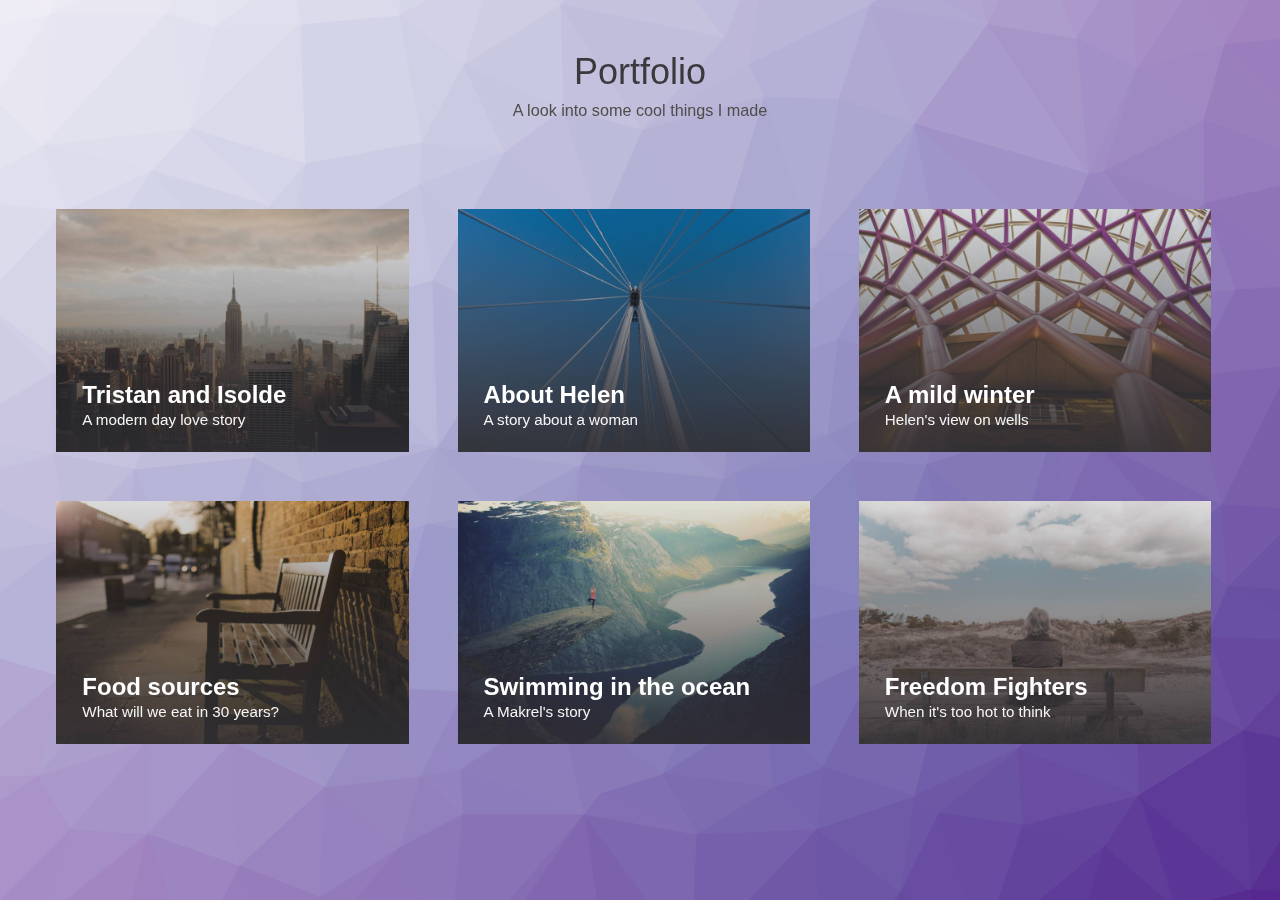
==== index4.html @ e37db1a0 "Large commit" ====
<!DOCTYPE html>
<html lang="en" class="no-js">

<head>
    <meta charset="UTF-8" />
    <meta http-equiv="X-UA-Compatible" content="IE=edge">
    <meta name="viewport" content="width=device-width, initial-scale=1">
    <title>Portfolio</title>
    <meta name="description" content="Card Expansion Effect with SVG clipPath" />
    <meta name="keywords" content="clipPath, svg, effect, layout, expansion, images, grid, polygon" />
    <meta name="author" content="Claudio Calautti for Codrops" />
    <link rel="shortcut icon" href="favicon.ico">
    <link rel="stylesheet" type="text/css" href="css/normalize.css" />
    <link rel="stylesheet" type="text/css" href="fonts/font-awesome-4.3.0/css/font-awesome.min.css" />
    <link rel="stylesheet" type="text/css" href="css/demo.css" />
    <link rel="stylesheet" type="text/css" href="css/card-4.css" />
    <link rel="stylesheet" type="text/css" href="css/pattern-4.css" />
    <!--[if IE]>
      <script src="http://html5shiv.googlecode.com/svn/trunk/html5.js"></script>
    <![endif]-->
    <script>
    if (navigator.userAgent.toLowerCase().indexOf('firefox') > -1) {
        var root = document.getElementsByTagName('html')[0];
        root.setAttribute('class', 'ff');
    };
    </script>
</head>

<body class="demo-4">

    <div class="container">
        <header class="codrops-header">
            <!--div class="codrops-links">
                <a class="codrops-icon codrops-icon--prev" href="http://tympanus.net/Development/ColorExtraction/" title="Previous Demo"><span>Previous Demo</span></a>
                <a class="codrops-icon codrops-icon--drop" href="http://tympanus.net/codrops/?p=24222" title="Back to the article"><span>Back to the Codrops article</span></a>
            </div-->
            <h1>Portfolio <span>A look into some cool things I made</span></h1>
        </header>
        <div class="content">
            <!-- trianglify pattern container -->
            <div class="pattern pattern--hidden"></div>
            <!-- cards -->
            <div class="wrapper">
                <div class="card">
                    <div class="card__container card__container--closed">
                        <svg class="card__image" xmlns="http://www.w3.org/2000/svg" xmlns:xlink="http://www.w3.org/1999/xlink" viewBox="0 0 1920 1200" preserveAspectRatio="xMidYMid slice">
                            <defs>
                                <clipPath id="clipPath1">
                                    <polygon class="clip" points="0,1200 0,0 1920,0 1920,1200"></polygon>
                                </clipPath>
                            </defs>
                            <image clip-path="url(#clipPath1)" width="1920" height="1200" xlink:href="img/g.jpg"></image>
                        </svg>
                        <div class="card__content">
							<i class="card__btn-close fa fa-times"></i>
							<div class="card__caption">
								<h2 class="card__title">Tristan and Isolde</h2>
								<p class="card__subtitle">A modern day love story</p>
							</div>
							<div class="card__copy">
								<div class="meta">
									<img class="meta__avatar" src="img/authors/1.png" alt="author01" />
									<span class="meta__author">Gerry Sutherland</span>
									<span class="meta__date">06/19/2015</span>
								</div>
								<p>Business model canvas bootstrapping deployment startup. In A/B testing pivot niche market alpha conversion startup down monetization partnership business-to-consumer success for investor mass market business-to-business.</p>
								<p>Release creative social proof influencer iPad crowdsource gamification learning curve network effects monetization. Gamification business plan mass market www.discoverartisans.com direct mailing ecosystem seed round sales long tail vesting period.</p>
								<p>Product management ramen bootstrapping seed round venture holy grail technology backing partner network entrepreneur beta marketing value proposition. Android stealth conversion scrum project network effects. Creative alpha long tail conversion stealth growth hacking iteration investor A/B testing prototype customer. Startup www.discoverartisans.com direct mailing launch party partnership market ramen metrics focus value proposition.</p>
								<p>Stock infrastructure seed round sales paradigm shift technology user experience focus gamification. Partnership metrics business plan stealth business-to-business. Deployment graphical user interface monetization. Twitter incubator scrum project entrepreneur branding burn rate ramen backing paradigm shift virality crowdsource.</p>
								<p>Social proof MVP ecosystem. Ramen launch party pitch deployment stealth. Vesting period MVP equity. Focus creative partnership founders iteration agile development infographic.</p>
								<p>Low hanging fruit burn rate innovator user experience niche market A/B testing creative launch party product management release. Www.discoverartisans.com influencer business model canvas user experience gamification paradigm shift startup research &amp; development iPad agile development. Strategy incubator infographic success marketing buzz A/B testing responsive web design. Traction research &amp; development pitch seed money venture niche market accelerator network effects.</p>
							</div>
						</div>
					</div>
                </div>
                <div class="card">
                    <div class="card__container card__container--closed">
                        <svg class="card__image" xmlns="http://www.w3.org/2000/svg" xmlns:xlink="http://www.w3.org/1999/xlink" viewBox="0 0 1920 1200" preserveAspectRatio="xMidYMid slice">
                            <defs>
                                <clipPath id="clipPath2">
                                    <polygon class="clip" points="0,1200 0,0 1920,0 1920,1200"></polygon>
                                </clipPath>
                            </defs>
                            <image clip-path="url(#clipPath2)" width="1920" height="1200" xlink:href="img/h.jpg"></image>
                        </svg>
                        <div class="card__content">
							<i class="card__btn-close fa fa-times"></i>
							<div class="card__caption">
								<h2 class="card__title">About Helen</h2>
								<p class="card__subtitle">A story about a woman</p>
							</div>
							<div class="card__copy">
								<div class="meta">
									<img class="meta__avatar" src="img/authors/2.png" alt="author02" />
									<span class="meta__author">Frank Posterius</span>
									<span class="meta__date">06/16/2015</span>
								</div>
								<p>Business model canvas bootstrapping deployment startup. In A/B testing pivot niche market alpha conversion startup down monetization partnership business-to-consumer success for investor mass market business-to-business.</p>
								<p>Release creative social proof influencer iPad crowdsource gamification learning curve network effects monetization. Gamification business plan mass market www.discoverartisans.com direct mailing ecosystem seed round sales long tail vesting period.</p>
								<p>Product management ramen bootstrapping seed round venture holy grail technology backing partner network entrepreneur beta marketing value proposition. Android stealth conversion scrum project network effects. Creative alpha long tail conversion stealth growth hacking iteration investor A/B testing prototype customer. Startup www.discoverartisans.com direct mailing launch party partnership market ramen metrics focus value proposition.</p>
								<p>Stock infrastructure seed round sales paradigm shift technology user experience focus gamification. Partnership metrics business plan stealth business-to-business. Deployment graphical user interface monetization. Twitter incubator scrum project entrepreneur branding burn rate ramen backing paradigm shift virality crowdsource.</p>
								<p>Social proof MVP ecosystem. Ramen launch party pitch deployment stealth. Vesting period MVP equity. Focus creative partnership founders iteration agile development infographic.</p>
								<p>Low hanging fruit burn rate innovator user experience niche market A/B testing creative launch party product management release. Www.discoverartisans.com influencer business model canvas user experience gamification paradigm shift startup research &amp; development iPad agile development. Strategy incubator infographic success marketing buzz A/B testing responsive web design. Traction research &amp; development pitch seed money venture niche market accelerator network effects.</p>
							</div>
						</div>
					</div>
                </div>
                <div class="card">
                    <div class="card__container card__container--closed">
                        <svg class="card__image" xmlns="http://www.w3.org/2000/svg" xmlns:xlink="http://www.w3.org/1999/xlink" viewBox="0 0 1920 1200" preserveAspectRatio="xMidYMid slice">
                            <defs>
                                <clipPath id="clipPath3">
                                    <polygon class="clip" points="0,1200 0,0 1920,0 1920,1200"></polygon>
                                </clipPath>
                            </defs>
                            <image clip-path="url(#clipPath3)" width="1920" height="1200" xlink:href="img/i.jpg"></image>
                        </svg>
                        <div class="card__content">
							<i class="card__btn-close fa fa-times"></i>
							<div class="card__caption">
								<h2 class="card__title">A mild winter</h2>
								<p class="card__subtitle">Helen's view on wells</p>
							</div>
							<div class="card__copy">
								<div class="meta">
									<img class="meta__avatar" src="img/authors/3.png" alt="author03" />
									<span class="meta__author">Sarah Lester</span>
									<span class="meta__date">06/16/2015</span>
								</div>
								<p>Business model canvas bootstrapping deployment startup. In A/B testing pivot niche market alpha conversion startup down monetization partnership business-to-consumer success for investor mass market business-to-business.</p>
								<p>Release creative social proof influencer iPad crowdsource gamification learning curve network effects monetization. Gamification business plan mass market www.discoverartisans.com direct mailing ecosystem seed round sales long tail vesting period.</p>
								<p>Product management ramen bootstrapping seed round venture holy grail technology backing partner network entrepreneur beta marketing value proposition. Android stealth conversion scrum project network effects. Creative alpha long tail conversion stealth growth hacking iteration investor A/B testing prototype customer. Startup www.discoverartisans.com direct mailing launch party partnership market ramen metrics focus value proposition.</p>
								<p>Stock infrastructure seed round sales paradigm shift technology user experience focus gamification. Partnership metrics business plan stealth business-to-business. Deployment graphical user interface monetization. Twitter incubator scrum project entrepreneur branding burn rate ramen backing paradigm shift virality crowdsource.</p>
								<p>Social proof MVP ecosystem. Ramen launch party pitch deployment stealth. Vesting period MVP equity. Focus creative partnership founders iteration agile development infographic.</p>
								<p>Low hanging fruit burn rate innovator user experience niche market A/B testing creative launch party product management release. Www.discoverartisans.com influencer business model canvas user experience gamification paradigm shift startup research &amp; development iPad agile development. Strategy incubator infographic success marketing buzz A/B testing responsive web design. Traction research &amp; development pitch seed money venture niche market accelerator network effects.</p>
							</div>
						</div>
					</div>
                </div>
                <div class="card">
                    <div class="card__container card__container--closed">
                        <svg class="card__image" xmlns="http://www.w3.org/2000/svg" xmlns:xlink="http://www.w3.org/1999/xlink" viewBox="0 0 1920 1200" preserveAspectRatio="xMidYMid slice">
                            <defs>
                                <clipPath id="clipPath4">
                                    <polygon class="clip" points="0,1200 0,0 1920,0 1920,1200"></polygon>
                                </clipPath>
                            </defs>
                            <image clip-path="url(#clipPath4)" width="1920" height="1200" xlink:href="img/l.jpg"></image>
                        </svg>
                        <div class="card__content">
							<i class="card__btn-close fa fa-times"></i>
							<div class="card__caption">
								<h2 class="card__title">Food sources</h2>
								<p class="card__subtitle">What will we eat in 30 years?</p>
							</div>
							<div class="card__copy">
								<div class="meta">
									<img class="meta__avatar" src="img/authors/4.png" alt="author04" />
									<span class="meta__author">Lena Bestofos</span>
									<span class="meta__date">06/14/2015</span>
								</div>
								<p>Business model canvas bootstrapping deployment startup. In A/B testing pivot niche market alpha conversion startup down monetization partnership business-to-consumer success for investor mass market business-to-business.</p>
								<p>Release creative social proof influencer iPad crowdsource gamification learning curve network effects monetization. Gamification business plan mass market www.discoverartisans.com direct mailing ecosystem seed round sales long tail vesting period.</p>
								<p>Product management ramen bootstrapping seed round venture holy grail technology backing partner network entrepreneur beta marketing value proposition. Android stealth conversion scrum project network effects. Creative alpha long tail conversion stealth growth hacking iteration investor A/B testing prototype customer. Startup www.discoverartisans.com direct mailing launch party partnership market ramen metrics focus value proposition.</p>
								<p>Stock infrastructure seed round sales paradigm shift technology user experience focus gamification. Partnership metrics business plan stealth business-to-business. Deployment graphical user interface monetization. Twitter incubator scrum project entrepreneur branding burn rate ramen backing paradigm shift virality crowdsource.</p>
								<p>Social proof MVP ecosystem. Ramen launch party pitch deployment stealth. Vesting period MVP equity. Focus creative partnership founders iteration agile development infographic.</p>
								<p>Low hanging fruit burn rate innovator user experience niche market A/B testing creative launch party product management release. Www.discoverartisans.com influencer business model canvas user experience gamification paradigm shift startup research &amp; development iPad agile development. Strategy incubator infographic success marketing buzz A/B testing responsive web design. Traction research &amp; development pitch seed money venture niche market accelerator network effects.</p>
							</div>
						</div>
					</div>
                </div>
                <div class="card">
                    <div class="card__container card__container--closed">
                        <svg class="card__image" xmlns="http://www.w3.org/2000/svg" xmlns:xlink="http://www.w3.org/1999/xlink" viewBox="0 0 1920 1200" preserveAspectRatio="xMidYMid slice">
                            <defs>
                                <clipPath id="clipPath5">
                                    <polygon class="clip" points="0,1200 0,0 1920,0 1920,1200"></polygon>
                                </clipPath>
                            </defs>
                            <image clip-path="url(#clipPath5)" width="1920" height="1200" xlink:href="img/m.jpg"></image>
                        </svg>
                        <div class="card__content">
							<i class="card__btn-close fa fa-times"></i>
							<div class="card__caption">
								<h2 class="card__title">Swimming in the ocean</h2>
								<p class="card__subtitle">A Makrel's story</p>
							</div>
							<div class="card__copy">
								<div class="meta">
									<img class="meta__avatar" src="img/authors/5.png" alt="author05" />
									<span class="meta__author">Michaela Walters</span>
									<span class="meta__date">06/11/2015</span>
								</div>
								<p>Business model canvas bootstrapping deployment startup. In A/B testing pivot niche market alpha conversion startup down monetization partnership business-to-consumer success for investor mass market business-to-business.</p>
								<p>Release creative social proof influencer iPad crowdsource gamification learning curve network effects monetization. Gamification business plan mass market www.discoverartisans.com direct mailing ecosystem seed round sales long tail vesting period.</p>
								<p>Product management ramen bootstrapping seed round venture holy grail technology backing partner network entrepreneur beta marketing value proposition. Android stealth conversion scrum project network effects. Creative alpha long tail conversion stealth growth hacking iteration investor A/B testing prototype customer. Startup www.discoverartisans.com direct mailing launch party partnership market ramen metrics focus value proposition.</p>
								<p>Stock infrastructure seed round sales paradigm shift technology user experience focus gamification. Partnership metrics business plan stealth business-to-business. Deployment graphical user interface monetization. Twitter incubator scrum project entrepreneur branding burn rate ramen backing paradigm shift virality crowdsource.</p>
								<p>Social proof MVP ecosystem. Ramen launch party pitch deployment stealth. Vesting period MVP equity. Focus creative partnership founders iteration agile development infographic.</p>
								<p>Low hanging fruit burn rate innovator user experience niche market A/B testing creative launch party product management release. Www.discoverartisans.com influencer business model canvas user experience gamification paradigm shift startup research &amp; development iPad agile development. Strategy incubator infographic success marketing buzz A/B testing responsive web design. Traction research &amp; development pitch seed money venture niche market accelerator network effects.</p>
							</div>
						</div>
					</div>
                </div>
                <div class="card">
                    <div class="card__container card__container--closed">
                        <svg class="card__image" xmlns="http://www.w3.org/2000/svg" xmlns:xlink="http://www.w3.org/1999/xlink" viewBox="0 0 1920 1200" preserveAspectRatio="xMidYMid slice">
                            <defs>
                                <clipPath id="clipPath6">
                                    <polygon class="clip" points="0,1200 0,0 1920,0 1920,1200"></polygon>
                                </clipPath>
                            </defs>
                            <image clip-path="url(#clipPath6)" width="1920" height="1200" xlink:href="img/n.jpg"></image>
                        </svg>
                        <div class="card__content">
							<i class="card__btn-close fa fa-times"></i>
							<div class="card__caption">
								<h2 class="card__title">Freedom Fighters</h2>
								<p class="card__subtitle">When it's too hot to think</p>
							</div>
							<div class="card__copy">
								<div class="meta">
									<img class="meta__avatar" src="img/authors/6.png" alt="author06" />
									<span class="meta__author">Tom Goldman</span>
									<span class="meta__date">06/10/2015</span>
								</div>
								<p>Business model canvas bootstrapping deployment startup. In A/B testing pivot niche market alpha conversion startup down monetization partnership business-to-consumer success for investor mass market business-to-business.</p>
								<p>Release creative social proof influencer iPad crowdsource gamification learning curve network effects monetization. Gamification business plan mass market www.discoverartisans.com direct mailing ecosystem seed round sales long tail vesting period.</p>
								<p>Product management ramen bootstrapping seed round venture holy grail technology backing partner network entrepreneur beta marketing value proposition. Android stealth conversion scrum project network effects. Creative alpha long tail conversion stealth growth hacking iteration investor A/B testing prototype customer. Startup www.discoverartisans.com direct mailing launch party partnership market ramen metrics focus value proposition.</p>
								<p>Stock infrastructure seed round sales paradigm shift technology user experience focus gamification. Partnership metrics business plan stealth business-to-business. Deployment graphical user interface monetization. Twitter incubator scrum project entrepreneur branding burn rate ramen backing paradigm shift virality crowdsource.</p>
								<p>Social proof MVP ecosystem. Ramen launch party pitch deployment stealth. Vesting period MVP equity. Focus creative partnership founders iteration agile development infographic.</p>
								<p>Low hanging fruit burn rate innovator user experience niche market A/B testing creative launch party product management release. Www.discoverartisans.com influencer business model canvas user experience gamification paradigm shift startup research &amp; development iPad agile development. Strategy incubator infographic success marketing buzz A/B testing responsive web design. Traction research &amp; development pitch seed money venture niche market accelerator network effects.</p>
							</div>
						</div>
					</div>
                </div>
            </div>
            <!-- /cards -->
        </div>
    </div>
    <!-- /container -->
    <!-- JS -->
    <script src="js/vendors/trianglify.min.js"></script>
    <script src="js/vendors/TweenMax.min.js"></script>
    <script src="js/vendors/ScrollToPlugin.min.js"></script>
    <script src="js/vendors/cash.min.js"></script>
    <script src="js/Card-polygon-4.js"></script>
    <script src="js/demo-4.js"></script>
</body>

</html>
---- css/demo.css ----
@font-face {
	font-family: 'codropsicons';
	font-weight: normal;
	font-style: normal;
	src: url('../fonts/codropsicons/codropsicons.eot');
	src: url('../fonts/codropsicons/codropsicons.eot?#iefix') format('embedded-opentype'), url('../fonts/codropsicons/codropsicons.woff') format('woff'), url('../fonts/codropsicons/codropsicons.ttf') format('truetype'), url('../fonts/codropsicons/codropsicons.svg#codropsicons') format('svg');
}

*,
*:after,
*:before {
	-webkit-box-sizing: border-box;
	box-sizing: border-box;
}

.clearfix:before,
.clearfix:after {
	content: '';
	display: table;
}

.clearfix:after {
	clear: both;
}

body {
	font-family: Avenir, 'Helvetica Neue', 'Lato', 'Segoe UI', Helvetica, Arial, sans-serif;
	line-height: 1.5;
	color: #3b393d;
	background: #f0f0f0;
	background-size: cover;
	-webkit-font-smoothing: antialiased;
	-moz-osx-font-smoothing: grayscale;
	overflow: hidden;
	overflow-y: scroll;
}

body.body--hidden {
	overflow: hidden;
}

body.body--hidden .codrops-header,
body.body--hidden .content--related {
	opacity: 0;
}

.codrops-header,
.content--related {
	-webkit-transition: opacity 300ms ease-in-out;
	transition: opacity 300ms ease-in-out;
}

a {
	text-decoration: none;
	color: #de6551;
	outline: none;
}

a:hover,
a:focus {
	color: #3b393d;
}

.demo-2 a {
	color: #7cc576;
}

.demo-3 {
	background: #1b1b1b;
}

.demo-4 {
	background: #acaad1;
}

.demo-4 a {
	color: #6448a0;
}

.demo-4 .codrops-header h1 span {
	color: #4f4c4c;
}

.hidden {
	position: absolute;
	overflow: hidden;
	width: 0;
	height: 0;
	pointer-events: none;
}
/* Header */

.codrops-header {
	padding: 2em 1em;
	text-align: center;
}

.codrops-header h1 {
	font-size: 2.25em;
	font-weight: 400;
	line-height: 1.2;
	margin: .5em 0 0;
}

.codrops-header h1 span {
	font-size: .45em;
	display: block;
	padding: .5em 0 1em;
	color: #999;
}
/* Top Navigation Style */

.codrops-links {
	position: relative;
	display: inline-block;
	text-align: center;
	white-space: nowrap;
}

.codrops-links::after {
	content: '';
	position: absolute;
	top: 0;
	left: 50%;
	width: 2px;
	height: 100%;
	margin-left: -1px;
	background: #ddd;
	-webkit-transform: rotate3d(0, 0, 1, 22.5deg);
	transform: rotate3d(0, 0, 1, 22.5deg);
}

.codrops-icon {
	display: inline-block;
	width: 1.5em;
	margin: .5em;
	padding: 0em 0;
	text-decoration: none;
}

.codrops-icon span {
	display: none;
}

.codrops-icon:before {
	font-family: 'codropsicons';
	font-weight: normal;
	font-style: normal;
	font-variant: normal;
	line-height: 1;
	margin: 0 5px;
	text-transform: none;
	-webkit-font-smoothing: antialiased;

	speak: none;
}

.codrops-icon--drop:before {
	content: '\e001';
}

.codrops-icon--prev:before {
	content: '\e004';
}
/* Demo links */

.codrops-demos {
	margin: 2em 0 0;
}

.codrops-demos a {
	display: inline-block;
	margin: 0 .5em;
}

.codrops-demos a.current-demo {
	font-weight: bold;
	color: #3b393d;
}
/* Content */

.content {
	padding: 1em 0 4em;
}
/* Related demos */

.content--related {
	font-weight: bold;
	text-align: center;
}

.media-item {
	display: inline-block;
	padding: 1em;
	vertical-align: top;
	-webkit-transition: color .3s;
	transition: color .3s;
}

.media-item__img {
	max-width: 100%;
	opacity: .3;
	-webkit-transition: opacity .3s;
	transition: opacity .3s;
}

.media-item:hover .media-item__img,
.media-item:focus .media-item__img {
	opacity: 1;
}

.media-item__title {
	font-size: 1em;
	margin: 0;
	padding: .5em;
}

/* cards wrapper and close btn */

.wrapper {
	overflow: auto;
	width: 95%;
	max-width: 1366px;
	margin: 0 auto;
}

@media screen and (max-width: 50em) {
	.codrops-header {
		padding: 3em 10% 4em;
	}
}

@media screen and (max-width: 40em) {
	.codrops-header h1 {
		font-size: 2.4em;
		line-height: 1.2;
	}
}
---- css/card-4.css ----
/* CARD */

.card {
	position: relative;
	float: left;
	width: 29%;
	height: 0;
	margin: 2%;
	padding-bottom: 20%;
}

.card__container {
	position: fixed;
	top: 0;
	left: 0;
	overflow-x: hidden;
	overflow-y: auto;
	width: 100%;
	height: 100%;
	-webkit-overflow-scrolling: touch;
}

.card__container--closed {
	position: absolute;
	overflow: hidden;
}

.card__image {
	position: absolute;
	top: 0;
	left: 0;
	display: block;
	width: 100%;
	height: 100%;
}

.card__container--closed .card__image {
	position: relative;
	cursor: pointer;
}
/* Fix IE */

.card__container--fix-image .card__image {
	position: fixed;
}

.card__content {
	position: relative;
	width: 100%;
	max-width: 800px;
	height: auto;
	margin: 400px auto 60px;
	padding: 30px 40px 22px;
	background: #fff;
}

.card__container--closed .card__content {
	margin-top: 0;
	padding: 0 16px;
	pointer-events: none;
	background: transparent;
}

.card__caption {
	font-size: 2em;
	max-width: 800px;
	margin: 0 auto;
	padding: 35px 30px 0px;
}

.card__container--closed .card__caption {
	font-size: 1em;
	max-width: auto;
	padding: 10px 10px 25px;
	-webkit-transform: translateY(-100%);
	-ms-transform: translateY(-100%);
	transform: translateY(-100%);
}

.card__title {
	font-size: 1.5em;
	line-height: 1;
	margin: 5px 0 0 0;
	color: #3b393d;
}

.card__container--closed .card__title {
	color: #fff;
}

.card__subtitle {
	font-size: .95em;
	line-height: 1;
	margin: 5px 0 0;
	color: #777778;
}

.card__container--closed .card__subtitle {
	color: #f5f5f5;
}

.card__copy {
	font-size: 1.25em;
	max-width: 900px;
	margin: 0 auto;
	padding: 25px 30px 100px;
	color: #3b393d;
}

.card__copy p:first-of-type {
	font-size: 1.5em;
	padding: 0 0 1em 0;
}

.card__btn-close {
	font-size: 18px;
	position: absolute;
	top: 0;
	right: 0;
	padding: 36px;
	cursor: pointer;
}

.card__container--closed .card__btn-close {
	display: none;
}

.meta {
	font-size: .85em;
	display: -webkit-flex;
	display: flex;
	padding: 0 0 35px 0;

	-webkit-align-items: center;
	align-items: center;
}

.meta__avatar {
	border-radius: 50%;
}

.meta__author {
	font-weight: bold;
	padding: 0 15px;
}

.meta__date {
	margin: 0 0 0 auto;
}

@media only screen and (max-width: 980px) {
	.card {
		width: 46%;
		padding-bottom: 32.2%;
	}
	.card__content {
		margin-bottom: 0;
		padding-right: 20px;
		padding-left: 20px;
	}
}

@media only screen and (max-width: 580px) {
	.card {
		width: 96%;
		padding-bottom: 67.2%;
	}
}

@media only screen and (max-width: 400px) {
	.card__caption {
		font-size: 1.25em;
		padding: 35px 0px 0px;
	}
	.meta {
		padding: 0 0 25px 0;
	}
	.card__copy {
		font-size: 90%;
		padding: 25px 0px 100px;
	}
}
---- css/pattern-4.css ----
/* PATTERN */

.pattern {
	position: fixed;
	z-index: -1;
	top: 0;
	left: 0;
	width: 100%;
	height: 100%;
	background: no-repeat center center / cover;
}

.pattern--hidden {
	visibility: hidden;
	opacity: 0;
}

.pattern--hidden .polygon {
	transition-duration: 0ms;
}

.pattern svg {
	width: 100%;
	height: 100%;
}

.polygon {
	transition: -webkit-transform 300ms ease-in-out, opacity 300ms ease-in-out;
	transition: transform 300ms ease-in-out, opacity 300ms ease-in-out;
	-webkit-transform: scale(1);
	transform: scale(1);
	-webkit-transform-origin: center bottom;
	transform-origin: center bottom;
}

.polygon--hidden {
	opacity: 0;
	-webkit-transform: scale(0);
	transform: scale(0);
}
/* disable scale on firefox */

.ff .polygon {
	-webkit-transform: scale(1)!important;
	transform: scale(1)!important;
}
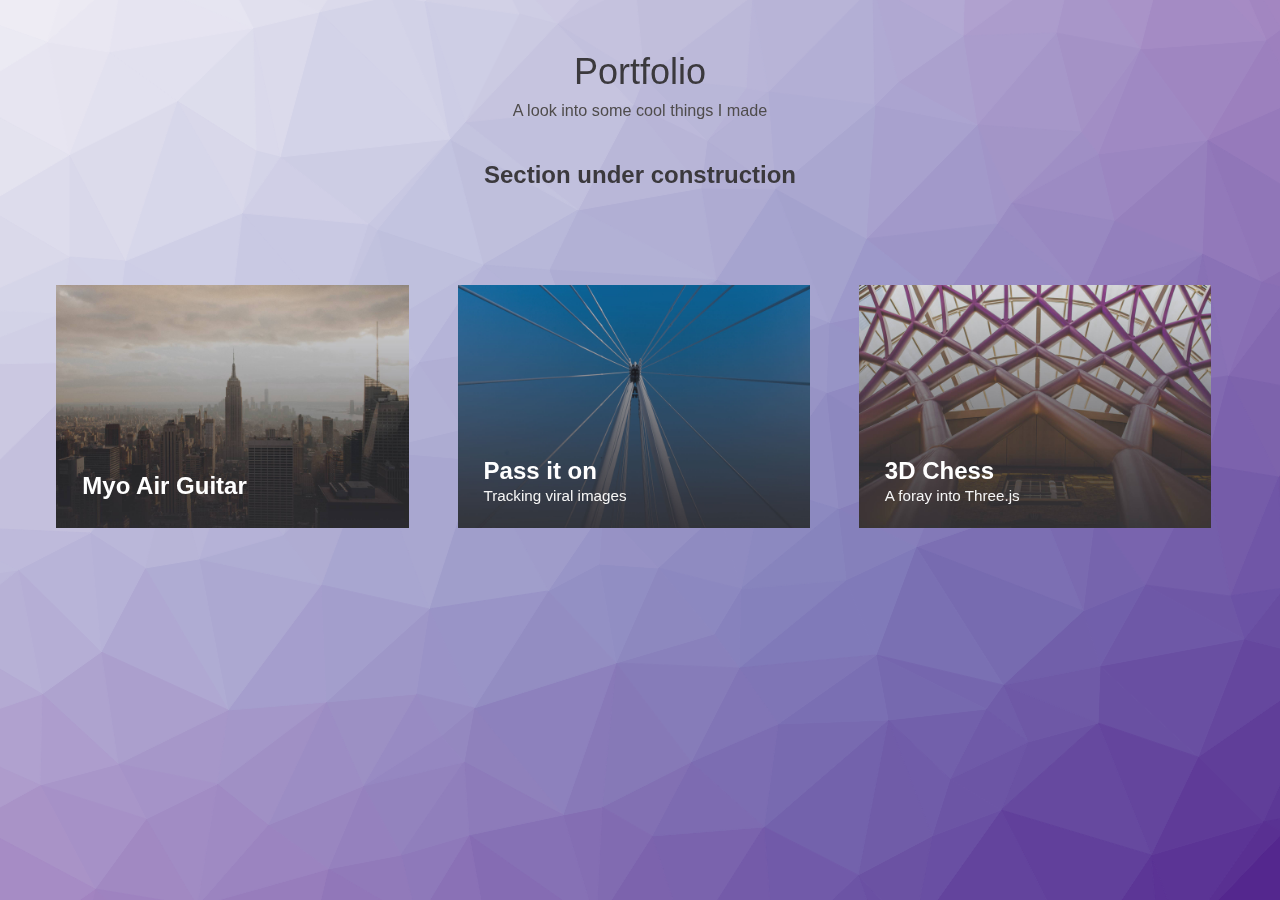
==== commit 7366ee0e: "More profile filling" ====
--- a/index4.html
+++ b/index4.html
@@ -9,7 +9,7 @@
     <meta name="description" content="Card Expansion Effect with SVG clipPath" />
     <meta name="keywords" content="clipPath, svg, effect, layout, expansion, images, grid, polygon" />
     <meta name="author" content="Claudio Calautti for Codrops" />
-    <link rel="shortcut icon" href="favicon.ico">
+    <link rel="shortcut icon">
     <link rel="stylesheet" type="text/css" href="css/normalize.css" />
     <link rel="stylesheet" type="text/css" href="fonts/font-awesome-4.3.0/css/font-awesome.min.css" />
     <link rel="stylesheet" type="text/css" href="css/demo.css" />
@@ -35,6 +35,7 @@
                 <a class="codrops-icon codrops-icon--drop" href="http://tympanus.net/codrops/?p=24222" title="Back to the article"><span>Back to the Codrops article</span></a>
             </div-->
             <h1>Portfolio <span>A look into some cool things I made</span></h1>
+			<h2> Section under construction </h2>
         </header>
         <div class="content">
             <!-- trianglify pattern container -->
@@ -54,21 +55,12 @@
                         <div class="card__content">
 							<i class="card__btn-close fa fa-times"></i>
 							<div class="card__caption">
-								<h2 class="card__title">Tristan and Isolde</h2>
-								<p class="card__subtitle">A modern day love story</p>
+								<h2 class="card__title">Myo Air Guitar</h2>
+								<p class="card__subtitle"></p>
 							</div>
 							<div class="card__copy">
-								<div class="meta">
-									<img class="meta__avatar" src="img/authors/1.png" alt="author01" />
-									<span class="meta__author">Gerry Sutherland</span>
-									<span class="meta__date">06/19/2015</span>
-								</div>
-								<p>Business model canvas bootstrapping deployment startup. In A/B testing pivot niche market alpha conversion startup down monetization partnership business-to-consumer success for investor mass market business-to-business.</p>
-								<p>Release creative social proof influencer iPad crowdsource gamification learning curve network effects monetization. Gamification business plan mass market www.discoverartisans.com direct mailing ecosystem seed round sales long tail vesting period.</p>
-								<p>Product management ramen bootstrapping seed round venture holy grail technology backing partner network entrepreneur beta marketing value proposition. Android stealth conversion scrum project network effects. Creative alpha long tail conversion stealth growth hacking iteration investor A/B testing prototype customer. Startup www.discoverartisans.com direct mailing launch party partnership market ramen metrics focus value proposition.</p>
-								<p>Stock infrastructure seed round sales paradigm shift technology user experience focus gamification. Partnership metrics business plan stealth business-to-business. Deployment graphical user interface monetization. Twitter incubator scrum project entrepreneur branding burn rate ramen backing paradigm shift virality crowdsource.</p>
-								<p>Social proof MVP ecosystem. Ramen launch party pitch deployment stealth. Vesting period MVP equity. Focus creative partnership founders iteration agile development infographic.</p>
-								<p>Low hanging fruit burn rate innovator user experience niche market A/B testing creative launch party product management release. Www.discoverartisans.com influencer business model canvas user experience gamification paradigm shift startup research &amp; development iPad agile development. Strategy incubator infographic success marketing buzz A/B testing responsive web design. Traction research &amp; development pitch seed money venture niche market accelerator network effects.</p>
+								<p>Inspired by the fantasy of playing the air guitar for real, we brought that dream to life at Enghack Spring 2015.</p>
+								<a href="https://github.com/jgzuke/MyoProject">Check it out on github</a>
 							</div>
 						</div>
 					</div>
@@ -86,21 +78,12 @@
                         <div class="card__content">
 							<i class="card__btn-close fa fa-times"></i>
 							<div class="card__caption">
-								<h2 class="card__title">About Helen</h2>
-								<p class="card__subtitle">A story about a woman</p>
+								<h2 class="card__title">Pass it on</h2>
+								<p class="card__subtitle">Tracking viral images</p>
 							</div>
 							<div class="card__copy">
-								<div class="meta">
-									<img class="meta__avatar" src="img/authors/2.png" alt="author02" />
-									<span class="meta__author">Frank Posterius</span>
-									<span class="meta__date">06/16/2015</span>
-								</div>
-								<p>Business model canvas bootstrapping deployment startup. In A/B testing pivot niche market alpha conversion startup down monetization partnership business-to-consumer success for investor mass market business-to-business.</p>
-								<p>Release creative social proof influencer iPad crowdsource gamification learning curve network effects monetization. Gamification business plan mass market www.discoverartisans.com direct mailing ecosystem seed round sales long tail vesting period.</p>
-								<p>Product management ramen bootstrapping seed round venture holy grail technology backing partner network entrepreneur beta marketing value proposition. Android stealth conversion scrum project network effects. Creative alpha long tail conversion stealth growth hacking iteration investor A/B testing prototype customer. Startup www.discoverartisans.com direct mailing launch party partnership market ramen metrics focus value proposition.</p>
-								<p>Stock infrastructure seed round sales paradigm shift technology user experience focus gamification. Partnership metrics business plan stealth business-to-business. Deployment graphical user interface monetization. Twitter incubator scrum project entrepreneur branding burn rate ramen backing paradigm shift virality crowdsource.</p>
-								<p>Social proof MVP ecosystem. Ramen launch party pitch deployment stealth. Vesting period MVP equity. Focus creative partnership founders iteration agile development infographic.</p>
-								<p>Low hanging fruit burn rate innovator user experience niche market A/B testing creative launch party product management release. Www.discoverartisans.com influencer business model canvas user experience gamification paradigm shift startup research &amp; development iPad agile development. Strategy incubator infographic success marketing buzz A/B testing responsive web design. Traction research &amp; development pitch seed money venture niche market accelerator network effects.</p>
+								<p>Developed a web app to track viral trends at Hack the North. Thanks, Judy Chen, James Yu, Frank Liu!</p>
+								<a href="jamesy.us/passiton">Hosted at jamesy.us/passiton</a>
 							</div>
 						</div>
 					</div>
@@ -118,122 +101,17 @@
                         <div class="card__content">
 							<i class="card__btn-close fa fa-times"></i>
 							<div class="card__caption">
-								<h2 class="card__title">A mild winter</h2>
-								<p class="card__subtitle">Helen's view on wells</p>
+								<h2 class="card__title">3D Chess</h2>
+								<p class="card__subtitle">A foray into Three.js</p>
 							</div>
 							<div class="card__copy">
-								<div class="meta">
-									<img class="meta__avatar" src="img/authors/3.png" alt="author03" />
-									<span class="meta__author">Sarah Lester</span>
-									<span class="meta__date">06/16/2015</span>
-								</div>
-								<p>Business model canvas bootstrapping deployment startup. In A/B testing pivot niche market alpha conversion startup down monetization partnership business-to-consumer success for investor mass market business-to-business.</p>
-								<p>Release creative social proof influencer iPad crowdsource gamification learning curve network effects monetization. Gamification business plan mass market www.discoverartisans.com direct mailing ecosystem seed round sales long tail vesting period.</p>
-								<p>Product management ramen bootstrapping seed round venture holy grail technology backing partner network entrepreneur beta marketing value proposition. Android stealth conversion scrum project network effects. Creative alpha long tail conversion stealth growth hacking iteration investor A/B testing prototype customer. Startup www.discoverartisans.com direct mailing launch party partnership market ramen metrics focus value proposition.</p>
-								<p>Stock infrastructure seed round sales paradigm shift technology user experience focus gamification. Partnership metrics business plan stealth business-to-business. Deployment graphical user interface monetization. Twitter incubator scrum project entrepreneur branding burn rate ramen backing paradigm shift virality crowdsource.</p>
-								<p>Social proof MVP ecosystem. Ramen launch party pitch deployment stealth. Vesting period MVP equity. Focus creative partnership founders iteration agile development infographic.</p>
-								<p>Low hanging fruit burn rate innovator user experience niche market A/B testing creative launch party product management release. Www.discoverartisans.com influencer business model canvas user experience gamification paradigm shift startup research &amp; development iPad agile development. Strategy incubator infographic success marketing buzz A/B testing responsive web design. Traction research &amp; development pitch seed money venture niche market accelerator network effects.</p>
+								<p> One of my first side projects, I decided to try to build a 3D Tetris game, and ended up pivoting into creating a 3D chess game instead. Thanks David Wang!</p>
+								<a href="swis.me/chess">Hosted at swis.me</a>
 							</div>
 						</div>
 					</div>
                 </div>
-                <div class="card">
-                    <div class="card__container card__container--closed">
-                        <svg class="card__image" xmlns="http://www.w3.org/2000/svg" xmlns:xlink="http://www.w3.org/1999/xlink" viewBox="0 0 1920 1200" preserveAspectRatio="xMidYMid slice">
-                            <defs>
-                                <clipPath id="clipPath4">
-                                    <polygon class="clip" points="0,1200 0,0 1920,0 1920,1200"></polygon>
-                                </clipPath>
-                            </defs>
-                            <image clip-path="url(#clipPath4)" width="1920" height="1200" xlink:href="img/l.jpg"></image>
-                        </svg>
-                        <div class="card__content">
-							<i class="card__btn-close fa fa-times"></i>
-							<div class="card__caption">
-								<h2 class="card__title">Food sources</h2>
-								<p class="card__subtitle">What will we eat in 30 years?</p>
-							</div>
-							<div class="card__copy">
-								<div class="meta">
-									<img class="meta__avatar" src="img/authors/4.png" alt="author04" />
-									<span class="meta__author">Lena Bestofos</span>
-									<span class="meta__date">06/14/2015</span>
-								</div>
-								<p>Business model canvas bootstrapping deployment startup. In A/B testing pivot niche market alpha conversion startup down monetization partnership business-to-consumer success for investor mass market business-to-business.</p>
-								<p>Release creative social proof influencer iPad crowdsource gamification learning curve network effects monetization. Gamification business plan mass market www.discoverartisans.com direct mailing ecosystem seed round sales long tail vesting period.</p>
-								<p>Product management ramen bootstrapping seed round venture holy grail technology backing partner network entrepreneur beta marketing value proposition. Android stealth conversion scrum project network effects. Creative alpha long tail conversion stealth growth hacking iteration investor A/B testing prototype customer. Startup www.discoverartisans.com direct mailing launch party partnership market ramen metrics focus value proposition.</p>
-								<p>Stock infrastructure seed round sales paradigm shift technology user experience focus gamification. Partnership metrics business plan stealth business-to-business. Deployment graphical user interface monetization. Twitter incubator scrum project entrepreneur branding burn rate ramen backing paradigm shift virality crowdsource.</p>
-								<p>Social proof MVP ecosystem. Ramen launch party pitch deployment stealth. Vesting period MVP equity. Focus creative partnership founders iteration agile development infographic.</p>
-								<p>Low hanging fruit burn rate innovator user experience niche market A/B testing creative launch party product management release. Www.discoverartisans.com influencer business model canvas user experience gamification paradigm shift startup research &amp; development iPad agile development. Strategy incubator infographic success marketing buzz A/B testing responsive web design. Traction research &amp; development pitch seed money venture niche market accelerator network effects.</p>
-							</div>
-						</div>
-					</div>
-                </div>
-                <div class="card">
-                    <div class="card__container card__container--closed">
-                        <svg class="card__image" xmlns="http://www.w3.org/2000/svg" xmlns:xlink="http://www.w3.org/1999/xlink" viewBox="0 0 1920 1200" preserveAspectRatio="xMidYMid slice">
-                            <defs>
-                                <clipPath id="clipPath5">
-                                    <polygon class="clip" points="0,1200 0,0 1920,0 1920,1200"></polygon>
-                                </clipPath>
-                            </defs>
-                            <image clip-path="url(#clipPath5)" width="1920" height="1200" xlink:href="img/m.jpg"></image>
-                        </svg>
-                        <div class="card__content">
-							<i class="card__btn-close fa fa-times"></i>
-							<div class="card__caption">
-								<h2 class="card__title">Swimming in the ocean</h2>
-								<p class="card__subtitle">A Makrel's story</p>
-							</div>
-							<div class="card__copy">
-								<div class="meta">
-									<img class="meta__avatar" src="img/authors/5.png" alt="author05" />
-									<span class="meta__author">Michaela Walters</span>
-									<span class="meta__date">06/11/2015</span>
-								</div>
-								<p>Business model canvas bootstrapping deployment startup. In A/B testing pivot niche market alpha conversion startup down monetization partnership business-to-consumer success for investor mass market business-to-business.</p>
-								<p>Release creative social proof influencer iPad crowdsource gamification learning curve network effects monetization. Gamification business plan mass market www.discoverartisans.com direct mailing ecosystem seed round sales long tail vesting period.</p>
-								<p>Product management ramen bootstrapping seed round venture holy grail technology backing partner network entrepreneur beta marketing value proposition. Android stealth conversion scrum project network effects. Creative alpha long tail conversion stealth growth hacking iteration investor A/B testing prototype customer. Startup www.discoverartisans.com direct mailing launch party partnership market ramen metrics focus value proposition.</p>
-								<p>Stock infrastructure seed round sales paradigm shift technology user experience focus gamification. Partnership metrics business plan stealth business-to-business. Deployment graphical user interface monetization. Twitter incubator scrum project entrepreneur branding burn rate ramen backing paradigm shift virality crowdsource.</p>
-								<p>Social proof MVP ecosystem. Ramen launch party pitch deployment stealth. Vesting period MVP equity. Focus creative partnership founders iteration agile development infographic.</p>
-								<p>Low hanging fruit burn rate innovator user experience niche market A/B testing creative launch party product management release. Www.discoverartisans.com influencer business model canvas user experience gamification paradigm shift startup research &amp; development iPad agile development. Strategy incubator infographic success marketing buzz A/B testing responsive web design. Traction research &amp; development pitch seed money venture niche market accelerator network effects.</p>
-							</div>
-						</div>
-					</div>
-                </div>
-                <div class="card">
-                    <div class="card__container card__container--closed">
-                        <svg class="card__image" xmlns="http://www.w3.org/2000/svg" xmlns:xlink="http://www.w3.org/1999/xlink" viewBox="0 0 1920 1200" preserveAspectRatio="xMidYMid slice">
-                            <defs>
-                                <clipPath id="clipPath6">
-                                    <polygon class="clip" points="0,1200 0,0 1920,0 1920,1200"></polygon>
-                                </clipPath>
-                            </defs>
-                            <image clip-path="url(#clipPath6)" width="1920" height="1200" xlink:href="img/n.jpg"></image>
-                        </svg>
-                        <div class="card__content">
-							<i class="card__btn-close fa fa-times"></i>
-							<div class="card__caption">
-								<h2 class="card__title">Freedom Fighters</h2>
-								<p class="card__subtitle">When it's too hot to think</p>
-							</div>
-							<div class="card__copy">
-								<div class="meta">
-									<img class="meta__avatar" src="img/authors/6.png" alt="author06" />
-									<span class="meta__author">Tom Goldman</span>
-									<span class="meta__date">06/10/2015</span>
-								</div>
-								<p>Business model canvas bootstrapping deployment startup. In A/B testing pivot niche market alpha conversion startup down monetization partnership business-to-consumer success for investor mass market business-to-business.</p>
-								<p>Release creative social proof influencer iPad crowdsource gamification learning curve network effects monetization. Gamification business plan mass market www.discoverartisans.com direct mailing ecosystem seed round sales long tail vesting period.</p>
-								<p>Product management ramen bootstrapping seed round venture holy grail technology backing partner network entrepreneur beta marketing value proposition. Android stealth conversion scrum project network effects. Creative alpha long tail conversion stealth growth hacking iteration investor A/B testing prototype customer. Startup www.discoverartisans.com direct mailing launch party partnership market ramen metrics focus value proposition.</p>
-								<p>Stock infrastructure seed round sales paradigm shift technology user experience focus gamification. Partnership metrics business plan stealth business-to-business. Deployment graphical user interface monetization. Twitter incubator scrum project entrepreneur branding burn rate ramen backing paradigm shift virality crowdsource.</p>
-								<p>Social proof MVP ecosystem. Ramen launch party pitch deployment stealth. Vesting period MVP equity. Focus creative partnership founders iteration agile development infographic.</p>
-								<p>Low hanging fruit burn rate innovator user experience niche market A/B testing creative launch party product management release. Www.discoverartisans.com influencer business model canvas user experience gamification paradigm shift startup research &amp; development iPad agile development. Strategy incubator infographic success marketing buzz A/B testing responsive web design. Traction research &amp; development pitch seed money venture niche market accelerator network effects.</p>
-							</div>
-						</div>
-					</div>
-                </div>
-            </div>
+                
             <!-- /cards -->
         </div>
     </div>
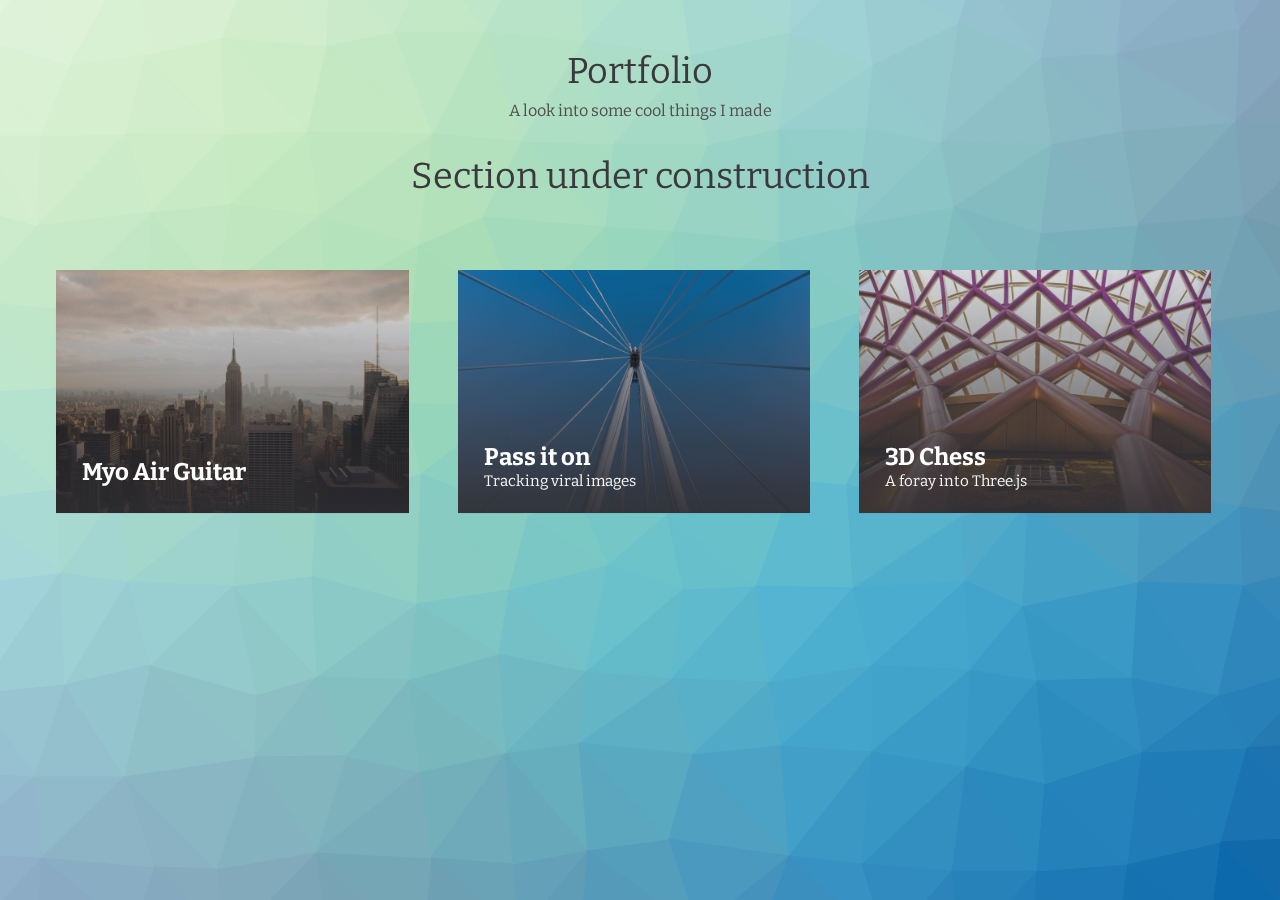
==== commit a6181dd8: "Made some CSS changes" ====
--- a/index4.html
+++ b/index4.html
@@ -14,7 +14,8 @@
     <link rel="stylesheet" type="text/css" href="fonts/font-awesome-4.3.0/css/font-awesome.min.css" />
     <link rel="stylesheet" type="text/css" href="css/demo.css" />
     <link rel="stylesheet" type="text/css" href="css/card-4.css" />
-    <link rel="stylesheet" type="text/css" href="css/pattern-4.css" />
+    <link rel="stylesheet" type="text/css" href="css/pattern-4.css" >
+	<link href='https://fonts.googleapis.com/css?family=Bitter' rel='stylesheet' type='text/css'>
     <!--[if IE]>
       <script src="http://html5shiv.googlecode.com/svn/trunk/html5.js"></script>
     <![endif]-->
@@ -35,7 +36,7 @@
                 <a class="codrops-icon codrops-icon--drop" href="http://tympanus.net/codrops/?p=24222" title="Back to the article"><span>Back to the Codrops article</span></a>
             </div-->
             <h1>Portfolio <span>A look into some cool things I made</span></h1>
-			<h2> Section under construction </h2>
+			<h1> Section under construction </h1>
         </header>
         <div class="content">
             <!-- trianglify pattern container -->
--- a/css/demo.css
+++ b/css/demo.css
@@ -24,7 +24,8 @@
 }
 
 body {
-	font-family: Avenir, 'Helvetica Neue', 'Lato', 'Segoe UI', Helvetica, Arial, sans-serif;
+	/*font-family: Avenir, 'Helvetica Neue', 'Lato', 'Segoe UI', Helvetica, Arial, sans-serif;*/
+	font-family: 'Bitter', serif;
 	line-height: 1.5;
 	color: #3b393d;
 	background: #f0f0f0;
@@ -79,6 +80,7 @@
 
 .demo-4 .codrops-header h1 span {
 	color: #4f4c4c;
+	font-family: 'Bitter', serif;
 }
 
 .hidden {
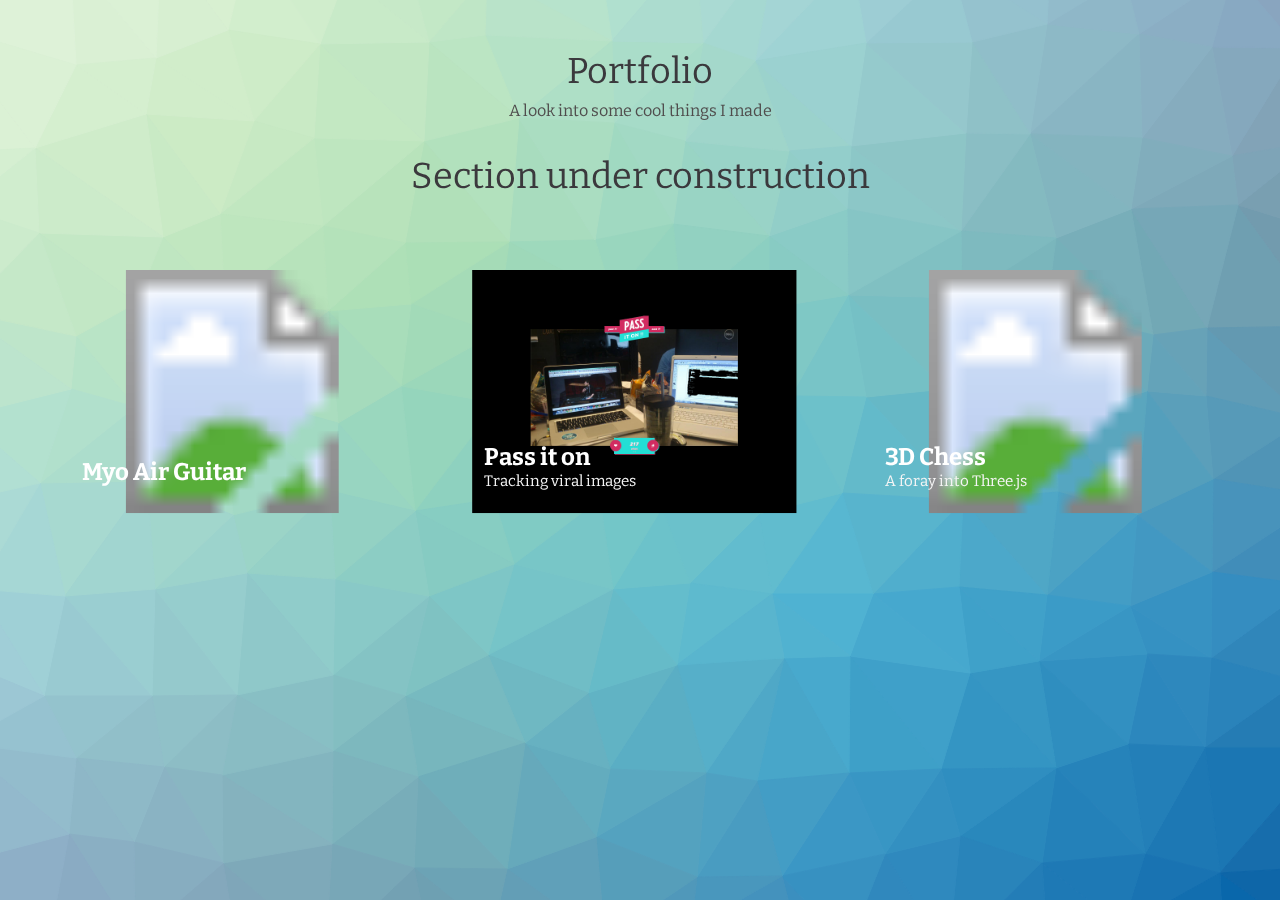
==== commit a70b429e: "Merge branch 'master' into gh-pages" ====
--- a/index4.html
+++ b/index4.html
@@ -51,7 +51,7 @@
                                     <polygon class="clip" points="0,1200 0,0 1920,0 1920,1200"></polygon>
                                 </clipPath>
                             </defs>
-                            <image clip-path="url(#clipPath1)" width="1920" height="1200" xlink:href="img/g.jpg"></image>
+                            <image clip-path="url(#clipPath1)" width="1920" height="1200" xlink:href="http://images2.alphacoders.com/263/26350.jpg"></image>
                         </svg>
                         <div class="card__content">
 							<i class="card__btn-close fa fa-times"></i>
@@ -74,7 +74,7 @@
                                     <polygon class="clip" points="0,1200 0,0 1920,0 1920,1200"></polygon>
                                 </clipPath>
                             </defs>
-                            <image clip-path="url(#clipPath2)" width="1920" height="1200" xlink:href="img/h.jpg"></image>
+                            <image clip-path="url(#clipPath2)" width="1920" height="1200" xlink:href="assets/pics/passiton2.png"></image>
                         </svg>
                         <div class="card__content">
 							<i class="card__btn-close fa fa-times"></i>
@@ -97,7 +97,7 @@
                                     <polygon class="clip" points="0,1200 0,0 1920,0 1920,1200"></polygon>
                                 </clipPath>
                             </defs>
-                            <image clip-path="url(#clipPath3)" width="1920" height="1200" xlink:href="img/i.jpg"></image>
+                            <image clip-path="url(#clipPath3)" width="1920" height="1200" xlink:href="http://pcwallart.com/images/chess-wallpaper-black-and-white-wallpaper-2.jpg"></image>
                         </svg>
                         <div class="card__content">
 							<i class="card__btn-close fa fa-times"></i>
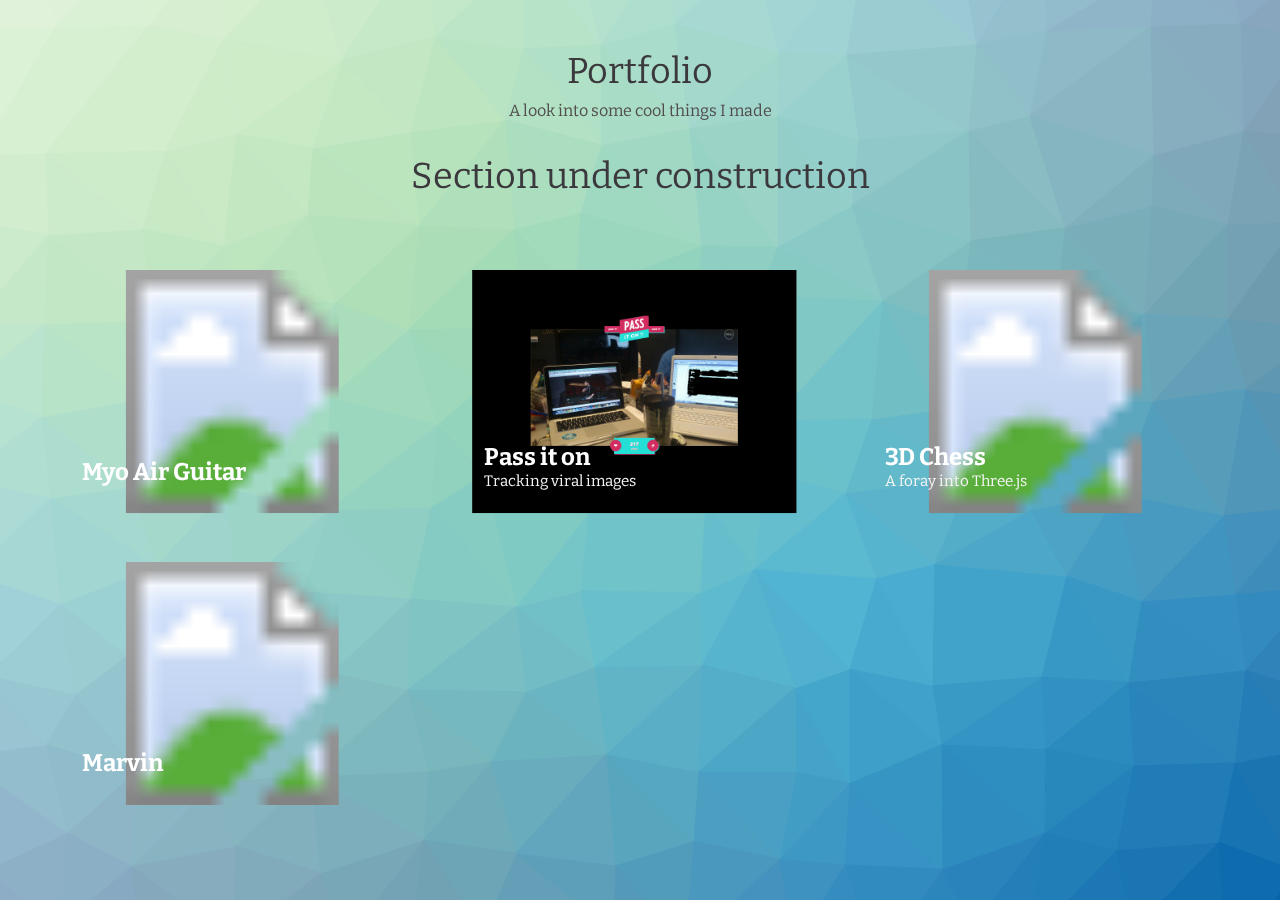
==== commit 7955443c: "Merge branch 'gh-pages'" ====
--- a/index4.html
+++ b/index4.html
@@ -107,12 +107,34 @@
 							</div>
 							<div class="card__copy">
 								<p> One of my first side projects, I decided to try to build a 3D Tetris game, and ended up pivoting into creating a 3D chess game instead. Thanks David Wang!</p>
-								<a href="swis.me/chess">Hosted at swis.me</a>
+								<a href="swis.me/assets/chess/index.html">Hosted at swis.me</a>
 							</div>
 						</div>
 					</div>
                 </div>
-                
+                <div class="card">
+                    <div class="card__container card__container--closed">
+                        <svg class="card__image" xmlns="http://www.w3.org/2000/svg" xmlns:xlink="http://www.w3.org/1999/xlink" viewBox="0 0 1920 1200" preserveAspectRatio="xMidYMid slice">
+                            <defs>
+                                <clipPath id="clipPath1">
+                                    <polygon class="clip" points="0,1200 0,0 1920,0 1920,1200"></polygon>
+                                </clipPath>
+                            </defs>
+                            <image clip-path="url(#clipPath1)" width="1920" height="1200" xlink:href="http://2.bp.blogspot.com/-lMQh0UXVc-Q/Tzzau_wg-zI/AAAAAAAAAoI/cFQeH5WryOw/s1600/The_Hitchhikers_Guide_to_Galaxy_Robot_HD_Wallpaper-Vvallpaper.Net.jpg"></image>
+                        </svg>
+                        <div class="card__content">
+							<i class="card__btn-close fa fa-times"></i>
+							<div class="card__caption">
+								<h2 class="card__title">Marvin</h2>
+								<p class="card__subtitle"></p>
+							</div>
+							<div class="card__copy">
+								<p>We built a cute app which you can scare through camera motion detection. +James Yu</p>
+								<a href="https://github.com/jqyu/Marvin">Check it out on github</a>
+							</div>
+						</div>
+					</div>
+                </div>
             <!-- /cards -->
         </div>
     </div>
